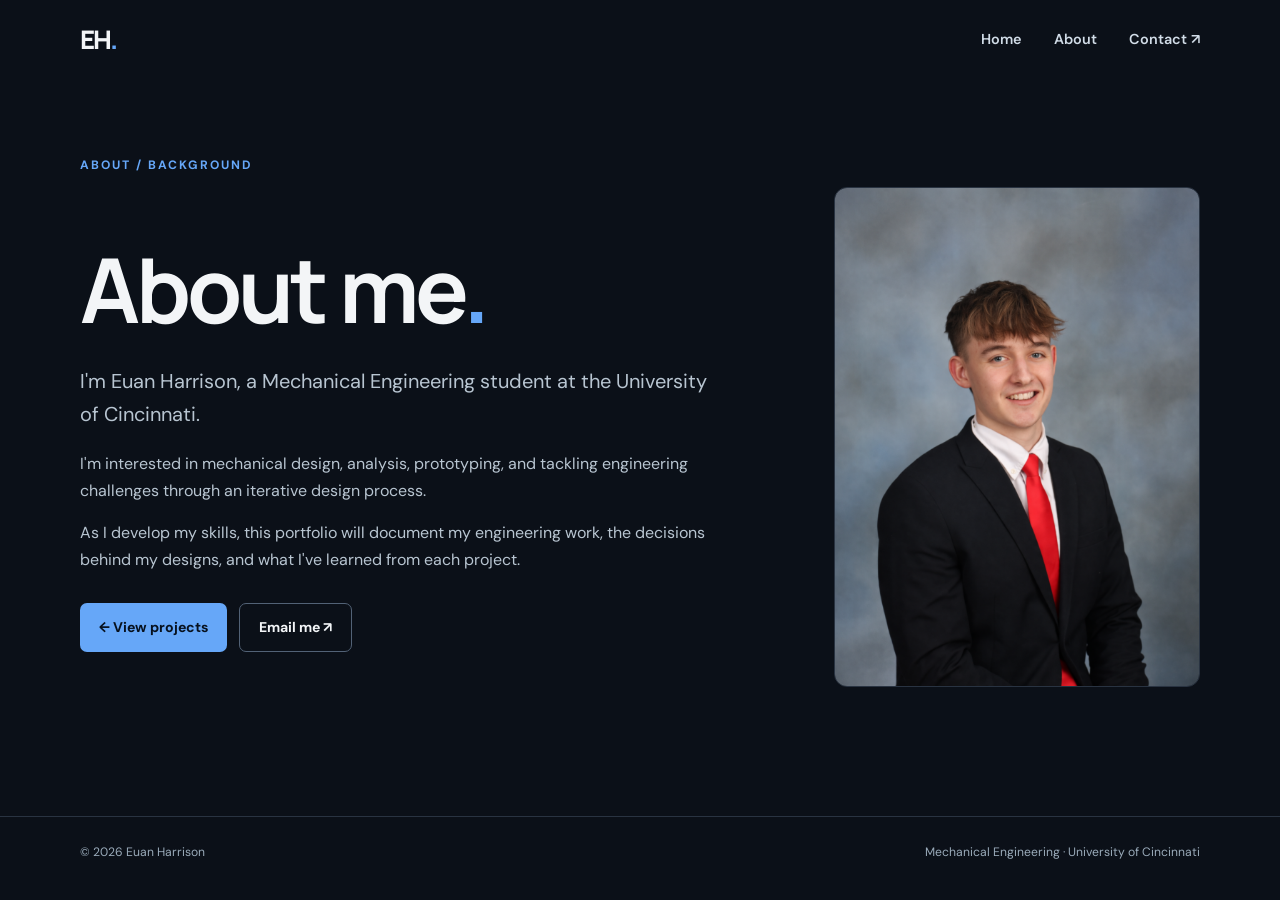
==== about.html @ 56dbbea5 "Update 1 Project A-D, About page, headshot incl" ====
<!doctype html><html lang="en"><head><meta charset="utf-8"><meta name="viewport" content="width=device-width,initial-scale=1"><meta name="description" content="Mechanical engineering portfolio of Euan Harrison."><title>About | Euan Harrison</title><link rel="stylesheet" href="styles.css"></head><body><header class="topbar"><a class="brand" href="index.html" aria-label="Euan Harrison home">EH<span>.</span></a><nav aria-label="Main navigation"><a href="index.html">Home</a><a href="about.html">About</a><a href="mailto:YOUR_EMAIL_HERE">Contact ↗</a></nav></header><main><section class="inner-page"><p class="eyebrow">ABOUT / BACKGROUND</p><div class="about-layout"><div><h1>About me<span class="dot">.</span></h1><p class="lead">I'm Euan Harrison, a Mechanical Engineering student at the University of Cincinnati.</p><p>I'm interested in mechanical design, analysis, prototyping, and tackling engineering challenges through an iterative design process.</p><p>As I develop my skills, this portfolio will document my engineering work, the decisions behind my designs, and what I've learned from each project.</p><div class="link-row"><a class="pill" href="index.html">← View projects</a><a class="pill secondary" href="mailto:YOUR_EMAIL_HERE">Email me ↗</a></div></div><img class="about-image" src="assets/headshot.png" alt="Euan Harrison in a suit and red tie"></div></section></main><footer><span>© <span id="year">2026</span> Euan Harrison</span><span>Mechanical Engineering · University of Cincinnati</span></footer><script src="script.js"></script></body></html>
---- styles.css ----
@import url('https://fonts.googleapis.com/css2?family=DM+Sans:wght@400;500;600;700&family=Manrope:wght@400;500;600;700;800&display=swap');
:root{--bg:#0b1018;--panel:#111a26;--line:#293341;--text:#f3f5f7;--muted:#9aabba;--accent:#66a7f8;--max:1120px}*{box-sizing:border-box}html{scroll-behavior:smooth}body{margin:0;background:var(--bg);color:var(--text);font-family:'DM Sans',Arial,sans-serif;line-height:1.65}a{color:inherit;text-decoration:none}a:focus-visible{outline:3px solid var(--accent);outline-offset:5px}h1,h2,h3,p{margin-top:0}h1,h2,h3{font-family:Manrope,Arial,sans-serif;letter-spacing:-.045em;line-height:1.13}.dot{color:var(--accent)}.eyebrow{color:var(--accent);font-size:.76rem;font-weight:700;letter-spacing:.16em}.topbar{height:80px;max-width:calc(var(--max) + 64px);padding:0 32px;margin:auto;display:flex;align-items:center;justify-content:space-between}.brand{font-family:Manrope,sans-serif;font-size:1.6rem;font-weight:800;letter-spacing:-.08em}.brand span{color:var(--accent)}nav{display:flex;gap:32px}nav a{font-size:.9rem;font-weight:600;color:#d1dce7;transition:color .2s}nav a:hover,.back-link:hover{color:var(--accent)}main{min-height:calc(100vh - 164px)}.home-hero{text-align:center;max-width:850px;padding:72px 24px 98px;margin:auto}.portrait-wrap{width:220px;height:220px;border-radius:50%;margin:0 auto 38px;padding:6px;background:linear-gradient(135deg,#456b9e,#17293f 55%,#466687);box-shadow:0 22px 55px #0007}.portrait{display:block;width:100%;height:100%;object-fit:cover;object-position:50% 27%;border-radius:50%}.home-hero h1{font-size:clamp(3.2rem,7.8vw,6.5rem);margin:13px 0}.tagline{font-size:1.08rem;color:var(--muted);margin:20px 0 30px}.hero-actions,.link-row,.next-links{display:flex;gap:12px;flex-wrap:wrap;justify-content:center}.pill{display:inline-flex;align-items:center;justify-content:center;gap:18px;background:var(--accent);color:#07111e;border-radius:7px;padding:12px 19px;font-size:.88rem;font-weight:700;transition:transform .2s,background .2s}.pill:hover{transform:translateY(-2px);background:#8cbbfa}.pill.secondary{border:1px solid #526276;background:transparent;color:var(--text)}.pill.secondary:hover{border-color:var(--accent)}.projects{max-width:calc(var(--max) + 64px);margin:0 auto;padding:0 32px 104px}.section-header{display:flex;justify-content:space-between;align-items:end;gap:30px;margin-bottom:30px}.section-header h2{font-size:clamp(2.7rem,5vw,4.25rem);margin:0}.section-header>p{color:var(--muted);max-width:390px;font-size:.94rem;margin:0 0 6px}.project-grid{display:grid;grid-template-columns:repeat(2,minmax(0,1fr));gap:18px}.project-tile{min-height:280px;padding:28px;background:linear-gradient(145deg,#19283a,#111a26 65%);border:1px solid var(--line);display:flex;flex-direction:column;justify-content:space-between;border-radius:12px;transition:border-color .25s,transform .25s,background .25s}.project-tile:hover{transform:translateY(-4px);border-color:var(--accent);background:linear-gradient(145deg,#203957,#131e2b)}.tile-upper{display:flex;justify-content:space-between;align-items:center}.project-index,.tile-kicker{font-size:.72rem;font-weight:700;letter-spacing:.14em;color:var(--muted)}.tile-arrow{font-size:1.65rem;color:var(--accent)}.tile-lower h3{font-size:2.45rem;margin:10px 0 16px}.tile-cta{font-size:.86rem;color:var(--accent);font-weight:700}footer{border-top:1px solid var(--line);padding:25px max(32px,calc((100vw - var(--max))/2));display:flex;justify-content:space-between;gap:20px;color:var(--muted);font-size:.76rem}.inner-page{max-width:calc(var(--max) + 64px);margin:0 auto;padding:75px 32px 112px}.inner-page h1{font-size:clamp(3.2rem,7vw,5.7rem);margin:16px 0 26px}.lead{font-size:1.25rem;color:#dce5ed;max-width:700px}.inner-page p:not(.eyebrow){color:#b8c5d1}.about-layout{display:grid;grid-template-columns:1.3fr .7fr;gap:75px;align-items:center}.about-layout p{max-width:640px}.about-layout .link-row{justify-content:flex-start;margin-top:30px}.about-image{width:100%;max-height:500px;object-fit:cover;object-position:center 21%;border-radius:13px;border:1px solid var(--line)}.case-top{display:flex;align-items:center;justify-content:space-between;gap:25px}.back-link{font-size:.87rem;font-weight:700;color:#d2dfed}.case-top .eyebrow{margin:0}.case-page>.lead{margin-bottom:42px}.image-placeholder{height:360px;border:1px dashed #3b5269;border-radius:12px;background:radial-gradient(ellipse at 50% 60%,#203653,#111c2a 65%);display:flex;flex-direction:column;gap:13px;align-items:center;justify-content:center;text-align:center;padding:25px;color:#e4ebf3;font-weight:700;letter-spacing:.04em}.image-placeholder small{font-weight:400;color:var(--muted);letter-spacing:0}.case-facts{display:grid;grid-template-columns:repeat(3,1fr);border-bottom:1px solid var(--line);gap:15px;padding:32px 0 42px;margin-bottom:30px}.case-facts div{display:flex;flex-direction:column;gap:8px}.case-facts span{color:var(--accent);font-size:.72rem;letter-spacing:.14em;font-weight:700}.case-facts strong{font-weight:500}.case-sections section{display:grid;grid-template-columns:80px 1fr;gap:22px;padding:29px 0;border-bottom:1px solid var(--line)}.section-number{color:var(--accent);font-family:Manrope;font-size:1.05rem;font-weight:800}.case-sections h2{font-size:1.55rem;margin-bottom:12px}.case-sections p{margin-bottom:0}.next-links{justify-content:space-between;margin-top:36px}@media(max-width:760px){.topbar{height:70px;padding:0 22px}nav{gap:20px}.home-hero{padding:56px 18px 77px}.portrait-wrap{width:184px;height:184px}.projects{padding:0 20px 75px}.section-header{display:block}.section-header>p{margin-top:18px}.project-grid{grid-template-columns:1fr}.project-tile{min-height:230px}.inner-page{padding:48px 22px 80px}.about-layout{grid-template-columns:1fr;gap:30px}.about-image{max-height:440px;width:min(100%,390px)}footer{padding:22px;display:block}footer span{display:block;margin:6px 0}.case-facts{grid-template-columns:1fr;gap:23px}.image-placeholder{height:270px}.case-top{align-items:flex-start}.case-top .eyebrow{text-align:right}.case-sections section{grid-template-columns:40px 1fr;gap:10px}}@media(prefers-reduced-motion:reduce){html{scroll-behavior:auto}*{transition:none!important}}
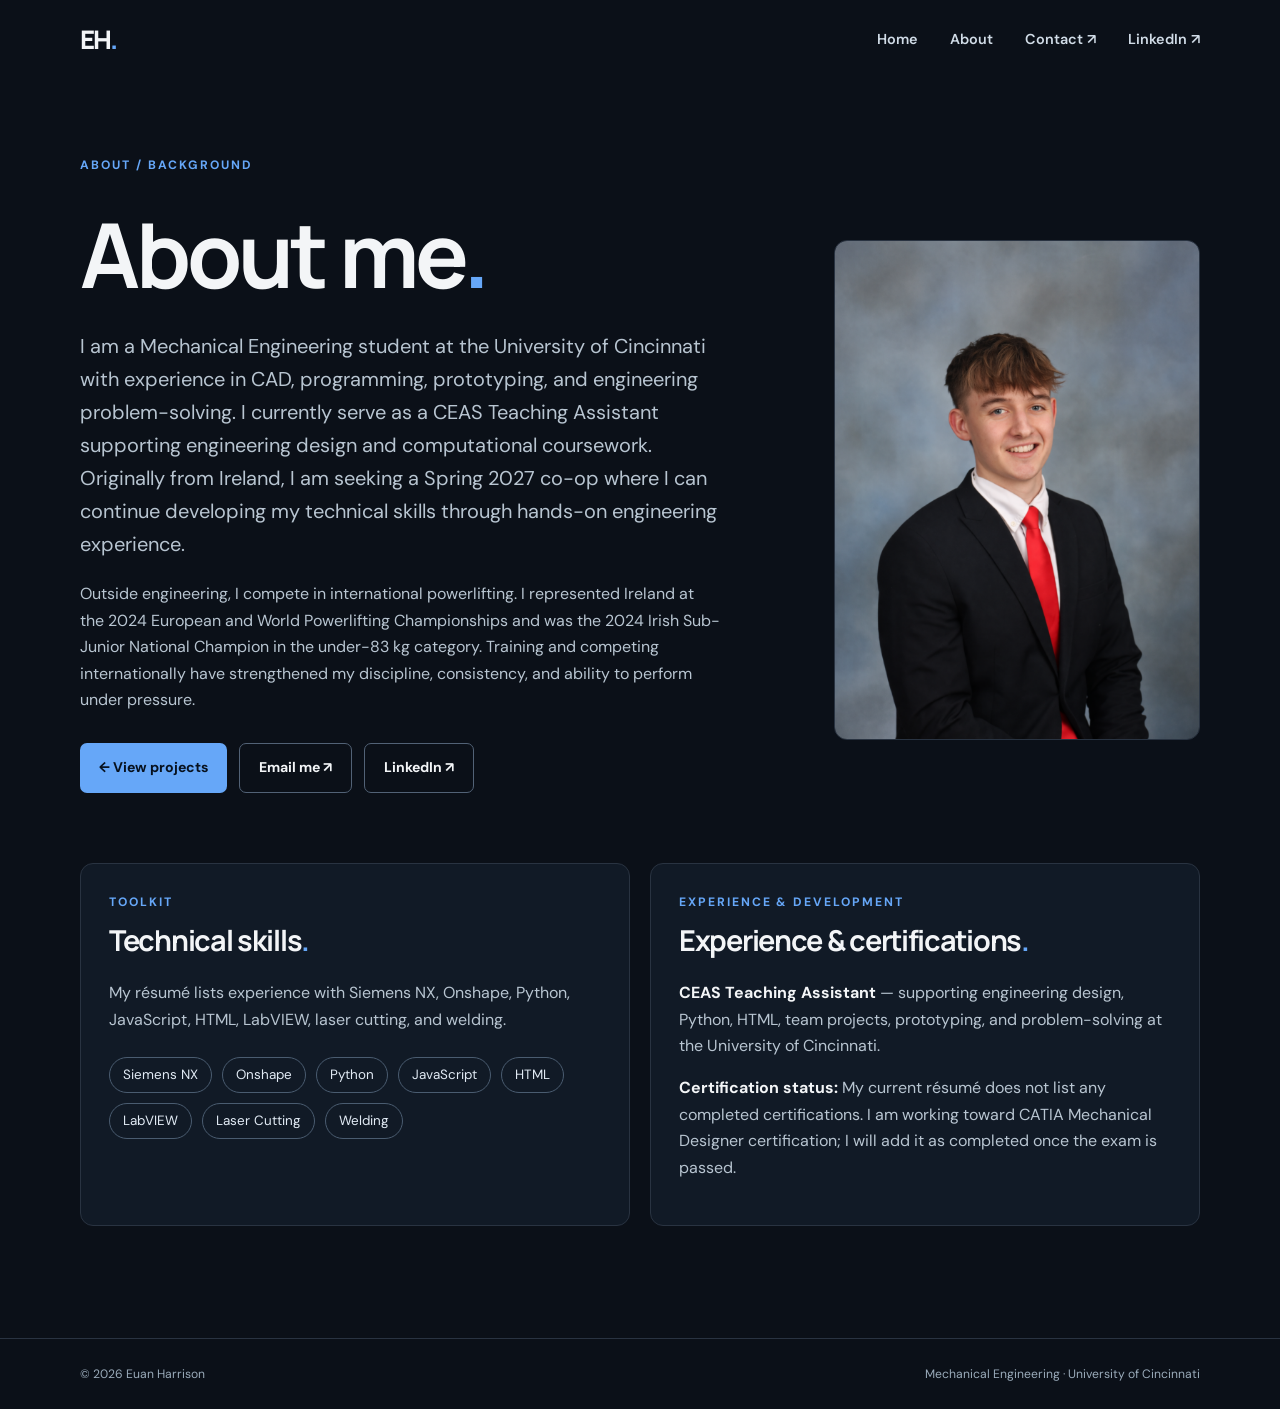
==== commit a636893b: "Update 2 Naming all projects" ====
--- a/about.html
+++ b/about.html
@@ -1 +1 @@
-<!doctype html><html lang="en"><head><meta charset="utf-8"><meta name="viewport" content="width=device-width,initial-scale=1"><meta name="description" content="Mechanical engineering portfolio of Euan Harrison."><title>About | Euan Harrison</title><link rel="stylesheet" href="styles.css"></head><body><header class="topbar"><a class="brand" href="index.html" aria-label="Euan Harrison home">EH<span>.</span></a><nav aria-label="Main navigation"><a href="index.html">Home</a><a href="about.html">About</a><a href="mailto:YOUR_EMAIL_HERE">Contact ↗</a></nav></header><main><section class="inner-page"><p class="eyebrow">ABOUT / BACKGROUND</p><div class="about-layout"><div><h1>About me<span class="dot">.</span></h1><p class="lead">I'm Euan Harrison, a Mechanical Engineering student at the University of Cincinnati.</p><p>I'm interested in mechanical design, analysis, prototyping, and tackling engineering challenges through an iterative design process.</p><p>As I develop my skills, this portfolio will document my engineering work, the decisions behind my designs, and what I've learned from each project.</p><div class="link-row"><a class="pill" href="index.html">← View projects</a><a class="pill secondary" href="mailto:YOUR_EMAIL_HERE">Email me ↗</a></div></div><img class="about-image" src="assets/headshot.png" alt="Euan Harrison in a suit and red tie"></div></section></main><footer><span>© <span id="year">2026</span> Euan Harrison</span><span>Mechanical Engineering · University of Cincinnati</span></footer><script src="script.js"></script></body></html>+<!doctype html><html lang="en"><head><meta charset="utf-8"><meta name="viewport" content="width=device-width,initial-scale=1"><meta name="description" content="Mechanical engineering portfolio of Euan Harrison."><title>About | Euan Harrison</title><link rel="stylesheet" href="styles.css"></head><body><header class="topbar"><a class="brand" href="index.html" aria-label="Euan Harrison home">EH<span>.</span></a><nav aria-label="Main navigation"><a href="index.html">Home</a><a href="about.html">About</a><a href="mailto:harri2eu@mail.uc.edu">Contact ↗</a><a href="https://www.linkedin.com/in/euan-harrison-728574384/" target="_blank" rel="noopener noreferrer">LinkedIn ↗</a></nav></header><main><section class="inner-page"><p class="eyebrow">ABOUT / BACKGROUND</p><div class="about-layout"><div><h1>About me<span class="dot">.</span></h1><p class="lead">I am a Mechanical Engineering student at the University of Cincinnati with experience in CAD, programming, prototyping, and engineering problem-solving. I currently serve as a CEAS Teaching Assistant supporting engineering design and computational coursework. Originally from Ireland, I am seeking a Spring 2027 co-op where I can continue developing my technical skills through hands-on engineering experience.</p><p>Outside engineering, I compete in international powerlifting. I represented Ireland at the 2024 European and World Powerlifting Championships and was the 2024 Irish Sub-Junior National Champion in the under-83 kg category. Training and competing internationally have strengthened my discipline, consistency, and ability to perform under pressure.</p><div class="link-row"><a class="pill" href="index.html">← View projects</a><a class="pill secondary" href="mailto:harri2eu@mail.uc.edu">Email me ↗</a><a class="pill secondary" href="https://www.linkedin.com/in/euan-harrison-728574384/" target="_blank" rel="noopener noreferrer">LinkedIn ↗</a></div></div><img class="about-image" src="assets/headshot.png" alt="Euan Harrison in a suit and red tie"></div><div class="about-extras"><section class="info-panel"><p class="eyebrow">TOOLKIT</p><h2>Technical skills<span class="dot">.</span></h2><p>My résumé lists experience with Siemens NX, Onshape, Python, JavaScript, HTML, LabVIEW, laser cutting, and welding.</p><div class="skill-list"><span>Siemens NX</span><span>Onshape</span><span>Python</span><span>JavaScript</span><span>HTML</span><span>LabVIEW</span><span>Laser Cutting</span><span>Welding</span></div></section><section class="info-panel"><p class="eyebrow">EXPERIENCE &amp; DEVELOPMENT</p><h2>Experience &amp; certifications<span class="dot">.</span></h2><p><strong>CEAS Teaching Assistant</strong> — supporting engineering design, Python, HTML, team projects, prototyping, and problem-solving at the University of Cincinnati.</p><p><strong>Certification status:</strong> My current résumé does not list any completed certifications. I am working toward CATIA Mechanical Designer certification; I will add it as completed once the exam is passed.</p></section></div></section></main><footer><span>© <span id="year">2026</span> Euan Harrison</span><span>Mechanical Engineering · University of Cincinnati</span></footer><script src="script.js"></script></body></html>
--- a/styles.css
+++ b/styles.css
@@ -1,2 +1,5 @@
 @import url('https://fonts.googleapis.com/css2?family=DM+Sans:wght@400;500;600;700&family=Manrope:wght@400;500;600;700;800&display=swap');
 :root{--bg:#0b1018;--panel:#111a26;--line:#293341;--text:#f3f5f7;--muted:#9aabba;--accent:#66a7f8;--max:1120px}*{box-sizing:border-box}html{scroll-behavior:smooth}body{margin:0;background:var(--bg);color:var(--text);font-family:'DM Sans',Arial,sans-serif;line-height:1.65}a{color:inherit;text-decoration:none}a:focus-visible{outline:3px solid var(--accent);outline-offset:5px}h1,h2,h3,p{margin-top:0}h1,h2,h3{font-family:Manrope,Arial,sans-serif;letter-spacing:-.045em;line-height:1.13}.dot{color:var(--accent)}.eyebrow{color:var(--accent);font-size:.76rem;font-weight:700;letter-spacing:.16em}.topbar{height:80px;max-width:calc(var(--max) + 64px);padding:0 32px;margin:auto;display:flex;align-items:center;justify-content:space-between}.brand{font-family:Manrope,sans-serif;font-size:1.6rem;font-weight:800;letter-spacing:-.08em}.brand span{color:var(--accent)}nav{display:flex;gap:32px}nav a{font-size:.9rem;font-weight:600;color:#d1dce7;transition:color .2s}nav a:hover,.back-link:hover{color:var(--accent)}main{min-height:calc(100vh - 164px)}.home-hero{text-align:center;max-width:850px;padding:72px 24px 98px;margin:auto}.portrait-wrap{width:220px;height:220px;border-radius:50%;margin:0 auto 38px;padding:6px;background:linear-gradient(135deg,#456b9e,#17293f 55%,#466687);box-shadow:0 22px 55px #0007}.portrait{display:block;width:100%;height:100%;object-fit:cover;object-position:50% 27%;border-radius:50%}.home-hero h1{font-size:clamp(3.2rem,7.8vw,6.5rem);margin:13px 0}.tagline{font-size:1.08rem;color:var(--muted);margin:20px 0 30px}.hero-actions,.link-row,.next-links{display:flex;gap:12px;flex-wrap:wrap;justify-content:center}.pill{display:inline-flex;align-items:center;justify-content:center;gap:18px;background:var(--accent);color:#07111e;border-radius:7px;padding:12px 19px;font-size:.88rem;font-weight:700;transition:transform .2s,background .2s}.pill:hover{transform:translateY(-2px);background:#8cbbfa}.pill.secondary{border:1px solid #526276;background:transparent;color:var(--text)}.pill.secondary:hover{border-color:var(--accent)}.projects{max-width:calc(var(--max) + 64px);margin:0 auto;padding:0 32px 104px}.section-header{display:flex;justify-content:space-between;align-items:end;gap:30px;margin-bottom:30px}.section-header h2{font-size:clamp(2.7rem,5vw,4.25rem);margin:0}.section-header>p{color:var(--muted);max-width:390px;font-size:.94rem;margin:0 0 6px}.project-grid{display:grid;grid-template-columns:repeat(2,minmax(0,1fr));gap:18px}.project-tile{min-height:280px;padding:28px;background:linear-gradient(145deg,#19283a,#111a26 65%);border:1px solid var(--line);display:flex;flex-direction:column;justify-content:space-between;border-radius:12px;transition:border-color .25s,transform .25s,background .25s}.project-tile:hover{transform:translateY(-4px);border-color:var(--accent);background:linear-gradient(145deg,#203957,#131e2b)}.tile-upper{display:flex;justify-content:space-between;align-items:center}.project-index,.tile-kicker{font-size:.72rem;font-weight:700;letter-spacing:.14em;color:var(--muted)}.tile-arrow{font-size:1.65rem;color:var(--accent)}.tile-lower h3{font-size:2.45rem;margin:10px 0 16px}.tile-cta{font-size:.86rem;color:var(--accent);font-weight:700}footer{border-top:1px solid var(--line);padding:25px max(32px,calc((100vw - var(--max))/2));display:flex;justify-content:space-between;gap:20px;color:var(--muted);font-size:.76rem}.inner-page{max-width:calc(var(--max) + 64px);margin:0 auto;padding:75px 32px 112px}.inner-page h1{font-size:clamp(3.2rem,7vw,5.7rem);margin:16px 0 26px}.lead{font-size:1.25rem;color:#dce5ed;max-width:700px}.inner-page p:not(.eyebrow){color:#b8c5d1}.about-layout{display:grid;grid-template-columns:1.3fr .7fr;gap:75px;align-items:center}.about-layout p{max-width:640px}.about-layout .link-row{justify-content:flex-start;margin-top:30px}.about-image{width:100%;max-height:500px;object-fit:cover;object-position:center 21%;border-radius:13px;border:1px solid var(--line)}.case-top{display:flex;align-items:center;justify-content:space-between;gap:25px}.back-link{font-size:.87rem;font-weight:700;color:#d2dfed}.case-top .eyebrow{margin:0}.case-page>.lead{margin-bottom:42px}.image-placeholder{height:360px;border:1px dashed #3b5269;border-radius:12px;background:radial-gradient(ellipse at 50% 60%,#203653,#111c2a 65%);display:flex;flex-direction:column;gap:13px;align-items:center;justify-content:center;text-align:center;padding:25px;color:#e4ebf3;font-weight:700;letter-spacing:.04em}.image-placeholder small{font-weight:400;color:var(--muted);letter-spacing:0}.case-facts{display:grid;grid-template-columns:repeat(3,1fr);border-bottom:1px solid var(--line);gap:15px;padding:32px 0 42px;margin-bottom:30px}.case-facts div{display:flex;flex-direction:column;gap:8px}.case-facts span{color:var(--accent);font-size:.72rem;letter-spacing:.14em;font-weight:700}.case-facts strong{font-weight:500}.case-sections section{display:grid;grid-template-columns:80px 1fr;gap:22px;padding:29px 0;border-bottom:1px solid var(--line)}.section-number{color:var(--accent);font-family:Manrope;font-size:1.05rem;font-weight:800}.case-sections h2{font-size:1.55rem;margin-bottom:12px}.case-sections p{margin-bottom:0}.next-links{justify-content:space-between;margin-top:36px}@media(max-width:760px){.topbar{height:70px;padding:0 22px}nav{gap:20px}.home-hero{padding:56px 18px 77px}.portrait-wrap{width:184px;height:184px}.projects{padding:0 20px 75px}.section-header{display:block}.section-header>p{margin-top:18px}.project-grid{grid-template-columns:1fr}.project-tile{min-height:230px}.inner-page{padding:48px 22px 80px}.about-layout{grid-template-columns:1fr;gap:30px}.about-image{max-height:440px;width:min(100%,390px)}footer{padding:22px;display:block}footer span{display:block;margin:6px 0}.case-facts{grid-template-columns:1fr;gap:23px}.image-placeholder{height:270px}.case-top{align-items:flex-start}.case-top .eyebrow{text-align:right}.case-sections section{grid-template-columns:40px 1fr;gap:10px}}@media(prefers-reduced-motion:reduce){html{scroll-behavior:auto}*{transition:none!important}}
+
+/* Portfolio version 3 additions */
+.tile-lower h3{font-size:clamp(1.6rem,2.5vw,2.2rem);margin-bottom:9px}.tile-description{color:var(--muted);font-size:.9rem;margin:0 0 22px}.case-subtitle{color:var(--accent)!important;font-weight:700;letter-spacing:.03em}.about-extras{display:grid;grid-template-columns:1fr 1fr;gap:20px;margin-top:70px}.info-panel{border:1px solid var(--line);border-radius:13px;background:var(--panel);padding:28px}.info-panel h2{font-size:1.8rem}.info-panel strong{color:var(--text)}.skill-list{display:flex;flex-wrap:wrap;gap:10px;margin-top:24px}.skill-list span{border:1px solid #4a5c70;border-radius:40px;padding:6px 13px;font-size:.84rem;color:#e2ebf5}@media(max-width:760px){.about-extras{grid-template-columns:1fr;margin-top:40px}.topbar{height:auto;min-height:70px;gap:15px}nav{flex-wrap:wrap;justify-content:flex-end;gap:10px 16px}nav a{font-size:.8rem}}
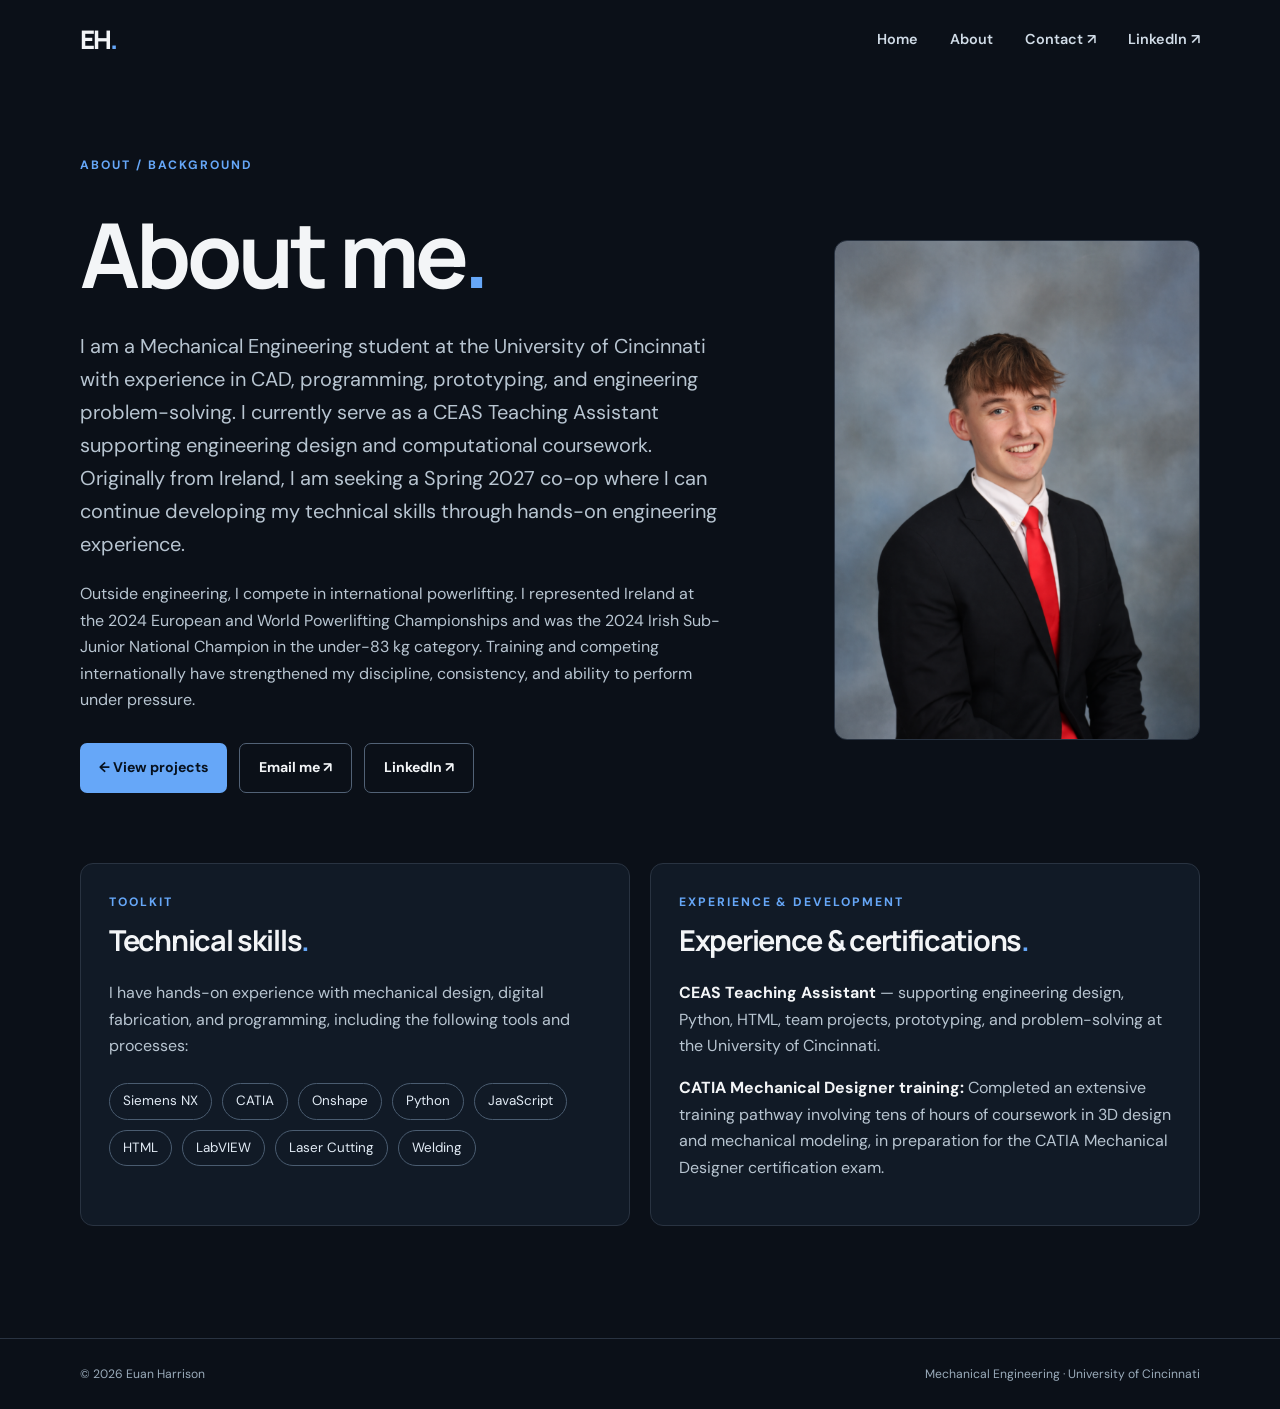
==== commit 24ad6079: "Update 3 International powerlifting" ====
--- a/about.html
+++ b/about.html
@@ -1 +1 @@
-<!doctype html><html lang="en"><head><meta charset="utf-8"><meta name="viewport" content="width=device-width,initial-scale=1"><meta name="description" content="Mechanical engineering portfolio of Euan Harrison."><title>About | Euan Harrison</title><link rel="stylesheet" href="styles.css"></head><body><header class="topbar"><a class="brand" href="index.html" aria-label="Euan Harrison home">EH<span>.</span></a><nav aria-label="Main navigation"><a href="index.html">Home</a><a href="about.html">About</a><a href="mailto:harri2eu@mail.uc.edu">Contact ↗</a><a href="https://www.linkedin.com/in/euan-harrison-728574384/" target="_blank" rel="noopener noreferrer">LinkedIn ↗</a></nav></header><main><section class="inner-page"><p class="eyebrow">ABOUT / BACKGROUND</p><div class="about-layout"><div><h1>About me<span class="dot">.</span></h1><p class="lead">I am a Mechanical Engineering student at the University of Cincinnati with experience in CAD, programming, prototyping, and engineering problem-solving. I currently serve as a CEAS Teaching Assistant supporting engineering design and computational coursework. Originally from Ireland, I am seeking a Spring 2027 co-op where I can continue developing my technical skills through hands-on engineering experience.</p><p>Outside engineering, I compete in international powerlifting. I represented Ireland at the 2024 European and World Powerlifting Championships and was the 2024 Irish Sub-Junior National Champion in the under-83 kg category. Training and competing internationally have strengthened my discipline, consistency, and ability to perform under pressure.</p><div class="link-row"><a class="pill" href="index.html">← View projects</a><a class="pill secondary" href="mailto:harri2eu@mail.uc.edu">Email me ↗</a><a class="pill secondary" href="https://www.linkedin.com/in/euan-harrison-728574384/" target="_blank" rel="noopener noreferrer">LinkedIn ↗</a></div></div><img class="about-image" src="assets/headshot.png" alt="Euan Harrison in a suit and red tie"></div><div class="about-extras"><section class="info-panel"><p class="eyebrow">TOOLKIT</p><h2>Technical skills<span class="dot">.</span></h2><p>My résumé lists experience with Siemens NX, Onshape, Python, JavaScript, HTML, LabVIEW, laser cutting, and welding.</p><div class="skill-list"><span>Siemens NX</span><span>Onshape</span><span>Python</span><span>JavaScript</span><span>HTML</span><span>LabVIEW</span><span>Laser Cutting</span><span>Welding</span></div></section><section class="info-panel"><p class="eyebrow">EXPERIENCE &amp; DEVELOPMENT</p><h2>Experience &amp; certifications<span class="dot">.</span></h2><p><strong>CEAS Teaching Assistant</strong> — supporting engineering design, Python, HTML, team projects, prototyping, and problem-solving at the University of Cincinnati.</p><p><strong>Certification status:</strong> My current résumé does not list any completed certifications. I am working toward CATIA Mechanical Designer certification; I will add it as completed once the exam is passed.</p></section></div></section></main><footer><span>© <span id="year">2026</span> Euan Harrison</span><span>Mechanical Engineering · University of Cincinnati</span></footer><script src="script.js"></script></body></html>+<!doctype html><html lang="en"><head><meta charset="utf-8"><meta name="viewport" content="width=device-width,initial-scale=1"><meta name="description" content="Mechanical engineering portfolio of Euan Harrison."><title>About | Euan Harrison</title><link rel="stylesheet" href="styles.css"></head><body><header class="topbar"><a class="brand" href="index.html" aria-label="Euan Harrison home">EH<span>.</span></a><nav aria-label="Main navigation"><a href="index.html">Home</a><a href="about.html">About</a><a href="mailto:harri2eu@mail.uc.edu">Contact ↗</a><a href="https://www.linkedin.com/in/euan-harrison-728574384/" target="_blank" rel="noopener noreferrer">LinkedIn ↗</a></nav></header><main><section class="inner-page"><p class="eyebrow">ABOUT / BACKGROUND</p><div class="about-layout"><div><h1>About me<span class="dot">.</span></h1><p class="lead">I am a Mechanical Engineering student at the University of Cincinnati with experience in CAD, programming, prototyping, and engineering problem-solving. I currently serve as a CEAS Teaching Assistant supporting engineering design and computational coursework. Originally from Ireland, I am seeking a Spring 2027 co-op where I can continue developing my technical skills through hands-on engineering experience.</p><p>Outside engineering, I compete in international powerlifting. I represented Ireland at the 2024 European and World Powerlifting Championships and was the 2024 Irish Sub-Junior National Champion in the under-83 kg category. Training and competing internationally have strengthened my discipline, consistency, and ability to perform under pressure.</p><div class="link-row"><a class="pill" href="index.html">← View projects</a><a class="pill secondary" href="mailto:harri2eu@mail.uc.edu">Email me ↗</a><a class="pill secondary" href="https://www.linkedin.com/in/euan-harrison-728574384/" target="_blank" rel="noopener noreferrer">LinkedIn ↗</a></div></div><img class="about-image" src="assets/headshot.png" alt="Euan Harrison in a suit and red tie"></div><div class="about-extras"><section class="info-panel"><p class="eyebrow">TOOLKIT</p><h2>Technical skills<span class="dot">.</span></h2><p>I have hands-on experience with mechanical design, digital fabrication, and programming, including the following tools and processes:</p><div class="skill-list" aria-label="Technical skills"><span>Siemens NX</span><span>CATIA</span><span>Onshape</span><span>Python</span><span>JavaScript</span><span>HTML</span><span>LabVIEW</span><span>Laser Cutting</span><span>Welding</span></div></section><section class="info-panel"><p class="eyebrow">EXPERIENCE &amp; DEVELOPMENT</p><h2>Experience &amp; certifications<span class="dot">.</span></h2><p><strong>CEAS Teaching Assistant</strong> — supporting engineering design, Python, HTML, team projects, prototyping, and problem-solving at the University of Cincinnati.</p><p><strong>CATIA Mechanical Designer training:</strong> Completed an extensive training pathway involving tens of hours of coursework in 3D design and mechanical modeling, in preparation for the CATIA Mechanical Designer certification exam.</p></section></div></section></main><footer><span>© <span id="year">2026</span> Euan Harrison</span><span>Mechanical Engineering · University of Cincinnati</span></footer><script src="script.js"></script></body></html>
--- a/styles.css
+++ b/styles.css
@@ -2,4 +2,6 @@
 :root{--bg:#0b1018;--panel:#111a26;--line:#293341;--text:#f3f5f7;--muted:#9aabba;--accent:#66a7f8;--max:1120px}*{box-sizing:border-box}html{scroll-behavior:smooth}body{margin:0;background:var(--bg);color:var(--text);font-family:'DM Sans',Arial,sans-serif;line-height:1.65}a{color:inherit;text-decoration:none}a:focus-visible{outline:3px solid var(--accent);outline-offset:5px}h1,h2,h3,p{margin-top:0}h1,h2,h3{font-family:Manrope,Arial,sans-serif;letter-spacing:-.045em;line-height:1.13}.dot{color:var(--accent)}.eyebrow{color:var(--accent);font-size:.76rem;font-weight:700;letter-spacing:.16em}.topbar{height:80px;max-width:calc(var(--max) + 64px);padding:0 32px;margin:auto;display:flex;align-items:center;justify-content:space-between}.brand{font-family:Manrope,sans-serif;font-size:1.6rem;font-weight:800;letter-spacing:-.08em}.brand span{color:var(--accent)}nav{display:flex;gap:32px}nav a{font-size:.9rem;font-weight:600;color:#d1dce7;transition:color .2s}nav a:hover,.back-link:hover{color:var(--accent)}main{min-height:calc(100vh - 164px)}.home-hero{text-align:center;max-width:850px;padding:72px 24px 98px;margin:auto}.portrait-wrap{width:220px;height:220px;border-radius:50%;margin:0 auto 38px;padding:6px;background:linear-gradient(135deg,#456b9e,#17293f 55%,#466687);box-shadow:0 22px 55px #0007}.portrait{display:block;width:100%;height:100%;object-fit:cover;object-position:50% 27%;border-radius:50%}.home-hero h1{font-size:clamp(3.2rem,7.8vw,6.5rem);margin:13px 0}.tagline{font-size:1.08rem;color:var(--muted);margin:20px 0 30px}.hero-actions,.link-row,.next-links{display:flex;gap:12px;flex-wrap:wrap;justify-content:center}.pill{display:inline-flex;align-items:center;justify-content:center;gap:18px;background:var(--accent);color:#07111e;border-radius:7px;padding:12px 19px;font-size:.88rem;font-weight:700;transition:transform .2s,background .2s}.pill:hover{transform:translateY(-2px);background:#8cbbfa}.pill.secondary{border:1px solid #526276;background:transparent;color:var(--text)}.pill.secondary:hover{border-color:var(--accent)}.projects{max-width:calc(var(--max) + 64px);margin:0 auto;padding:0 32px 104px}.section-header{display:flex;justify-content:space-between;align-items:end;gap:30px;margin-bottom:30px}.section-header h2{font-size:clamp(2.7rem,5vw,4.25rem);margin:0}.section-header>p{color:var(--muted);max-width:390px;font-size:.94rem;margin:0 0 6px}.project-grid{display:grid;grid-template-columns:repeat(2,minmax(0,1fr));gap:18px}.project-tile{min-height:280px;padding:28px;background:linear-gradient(145deg,#19283a,#111a26 65%);border:1px solid var(--line);display:flex;flex-direction:column;justify-content:space-between;border-radius:12px;transition:border-color .25s,transform .25s,background .25s}.project-tile:hover{transform:translateY(-4px);border-color:var(--accent);background:linear-gradient(145deg,#203957,#131e2b)}.tile-upper{display:flex;justify-content:space-between;align-items:center}.project-index,.tile-kicker{font-size:.72rem;font-weight:700;letter-spacing:.14em;color:var(--muted)}.tile-arrow{font-size:1.65rem;color:var(--accent)}.tile-lower h3{font-size:2.45rem;margin:10px 0 16px}.tile-cta{font-size:.86rem;color:var(--accent);font-weight:700}footer{border-top:1px solid var(--line);padding:25px max(32px,calc((100vw - var(--max))/2));display:flex;justify-content:space-between;gap:20px;color:var(--muted);font-size:.76rem}.inner-page{max-width:calc(var(--max) + 64px);margin:0 auto;padding:75px 32px 112px}.inner-page h1{font-size:clamp(3.2rem,7vw,5.7rem);margin:16px 0 26px}.lead{font-size:1.25rem;color:#dce5ed;max-width:700px}.inner-page p:not(.eyebrow){color:#b8c5d1}.about-layout{display:grid;grid-template-columns:1.3fr .7fr;gap:75px;align-items:center}.about-layout p{max-width:640px}.about-layout .link-row{justify-content:flex-start;margin-top:30px}.about-image{width:100%;max-height:500px;object-fit:cover;object-position:center 21%;border-radius:13px;border:1px solid var(--line)}.case-top{display:flex;align-items:center;justify-content:space-between;gap:25px}.back-link{font-size:.87rem;font-weight:700;color:#d2dfed}.case-top .eyebrow{margin:0}.case-page>.lead{margin-bottom:42px}.image-placeholder{height:360px;border:1px dashed #3b5269;border-radius:12px;background:radial-gradient(ellipse at 50% 60%,#203653,#111c2a 65%);display:flex;flex-direction:column;gap:13px;align-items:center;justify-content:center;text-align:center;padding:25px;color:#e4ebf3;font-weight:700;letter-spacing:.04em}.image-placeholder small{font-weight:400;color:var(--muted);letter-spacing:0}.case-facts{display:grid;grid-template-columns:repeat(3,1fr);border-bottom:1px solid var(--line);gap:15px;padding:32px 0 42px;margin-bottom:30px}.case-facts div{display:flex;flex-direction:column;gap:8px}.case-facts span{color:var(--accent);font-size:.72rem;letter-spacing:.14em;font-weight:700}.case-facts strong{font-weight:500}.case-sections section{display:grid;grid-template-columns:80px 1fr;gap:22px;padding:29px 0;border-bottom:1px solid var(--line)}.section-number{color:var(--accent);font-family:Manrope;font-size:1.05rem;font-weight:800}.case-sections h2{font-size:1.55rem;margin-bottom:12px}.case-sections p{margin-bottom:0}.next-links{justify-content:space-between;margin-top:36px}@media(max-width:760px){.topbar{height:70px;padding:0 22px}nav{gap:20px}.home-hero{padding:56px 18px 77px}.portrait-wrap{width:184px;height:184px}.projects{padding:0 20px 75px}.section-header{display:block}.section-header>p{margin-top:18px}.project-grid{grid-template-columns:1fr}.project-tile{min-height:230px}.inner-page{padding:48px 22px 80px}.about-layout{grid-template-columns:1fr;gap:30px}.about-image{max-height:440px;width:min(100%,390px)}footer{padding:22px;display:block}footer span{display:block;margin:6px 0}.case-facts{grid-template-columns:1fr;gap:23px}.image-placeholder{height:270px}.case-top{align-items:flex-start}.case-top .eyebrow{text-align:right}.case-sections section{grid-template-columns:40px 1fr;gap:10px}}@media(prefers-reduced-motion:reduce){html{scroll-behavior:auto}*{transition:none!important}}
 
 /* Portfolio version 3 additions */
-.tile-lower h3{font-size:clamp(1.6rem,2.5vw,2.2rem);margin-bottom:9px}.tile-description{color:var(--muted);font-size:.9rem;margin:0 0 22px}.case-subtitle{color:var(--accent)!important;font-weight:700;letter-spacing:.03em}.about-extras{display:grid;grid-template-columns:1fr 1fr;gap:20px;margin-top:70px}.info-panel{border:1px solid var(--line);border-radius:13px;background:var(--panel);padding:28px}.info-panel h2{font-size:1.8rem}.info-panel strong{color:var(--text)}.skill-list{display:flex;flex-wrap:wrap;gap:10px;margin-top:24px}.skill-list span{border:1px solid #4a5c70;border-radius:40px;padding:6px 13px;font-size:.84rem;color:#e2ebf5}@media(max-width:760px){.about-extras{grid-template-columns:1fr;margin-top:40px}.topbar{height:auto;min-height:70px;gap:15px}nav{flex-wrap:wrap;justify-content:flex-end;gap:10px 16px}nav a{font-size:.8rem}}+.tile-lower h3{font-size:clamp(1.6rem,2.5vw,2.2rem);margin-bottom:9px}.tile-description{color:var(--muted);font-size:.9rem;margin:0 0 22px}.case-subtitle{color:var(--accent)!important;font-weight:700;letter-spacing:.03em}.about-extras{display:grid;grid-template-columns:1fr 1fr;gap:20px;margin-top:70px}.info-panel{border:1px solid var(--line);border-radius:13px;background:var(--panel);padding:28px}.info-panel h2{font-size:1.8rem}.info-panel strong{color:var(--text)}.skill-list{display:flex;flex-wrap:wrap;gap:10px;margin-top:24px}.skill-list span{border:1px solid #4a5c70;border-radius:40px;padding:6px 13px;font-size:.84rem;color:#e2ebf5}@media(max-width:760px){.about-extras{grid-template-columns:1fr;margin-top:40px}.topbar{height:auto;min-height:70px;gap:15px}nav{flex-wrap:wrap;justify-content:flex-end;gap:10px 16px}nav a{font-size:.8rem}}
+/* Powerlifting portfolio */
+.power-hero{margin:0 0 24px;position:relative;overflow:hidden;border:1px solid var(--line);border-radius:15px;background:#101926}.power-hero img{display:block;width:100%;height:min(66vw,540px);object-fit:cover;object-position:center 37%}.power-hero figcaption{position:absolute;bottom:0;left:0;right:0;padding:38px 22px 15px;background:linear-gradient(transparent,#08111de5);font-size:.84rem;color:#f4f7fa}.lift-stats{display:grid;grid-template-columns:repeat(3,minmax(0,1fr));gap:14px;margin:30px 0 55px}.lift-stats>div{padding:25px 22px;border:1px solid #2b4053;border-radius:12px;background:linear-gradient(135deg,#192d43,#111b28);display:flex;flex-direction:column;gap:9px}.lift-stats span{color:var(--accent);font-size:.75rem;letter-spacing:.14em;font-weight:700}.lift-stats strong{font-family:Manrope,Arial,sans-serif;font-size:clamp(1.7rem,3vw,2.5rem);letter-spacing:-.04em;line-height:1.2}.lift-stats small{font-size:.54em;color:#b4c6d5}.lift-stats em{font-size:.98rem;color:#b4c6d5;font-style:normal}.case-sections section p+p{margin-top:16px}.case-sections section p strong{color:var(--text)}.highlight-grid{display:grid;grid-template-columns:repeat(2,minmax(0,1fr));gap:12px}.highlight-grid>div{background:var(--panel);border:1px solid var(--line);border-radius:9px;padding:21px;display:flex;flex-direction:column;gap:7px}.highlight-grid b{font-family:Manrope,sans-serif;font-size:1.55rem;color:var(--accent)}.highlight-grid span{color:#bfd0de;font-size:.9rem}.power-gallery{display:grid;grid-template-columns:repeat(3,minmax(0,1fr));gap:14px;margin-top:26px}.gallery-photo{display:block;background:var(--panel);border:1px solid var(--line);border-radius:10px;overflow:hidden;transition:transform .2s,border-color .2s}.gallery-photo:hover{transform:translateY(-3px);border-color:var(--accent)}.gallery-photo img{display:block;width:100%;height:270px;object-fit:cover}.gallery-photo span{display:block;font-size:.81rem;padding:12px 14px;color:#dbe7f1}.video-grid{display:grid;grid-template-columns:repeat(2,minmax(0,1fr));gap:17px;margin-top:25px}.video-card{border:1px solid var(--line);margin:0;background:var(--panel);border-radius:12px;overflow:hidden}.video-card video{display:block;width:100%;aspect-ratio:16/9;object-fit:contain;background:#05090e}.video-card figcaption{padding:12px 17px;color:#d7e3ee;font-size:.85rem}@media(max-width:800px){.power-gallery{grid-template-columns:repeat(2,minmax(0,1fr))}.gallery-photo img{height:210px}.lift-stats{gap:8px}.lift-stats>div{padding:17px 12px}}@media(max-width:560px){.power-gallery,.video-grid{grid-template-columns:1fr}.gallery-photo img{height:300px}.lift-stats{grid-template-columns:1fr}.power-hero img{height:370px}}
